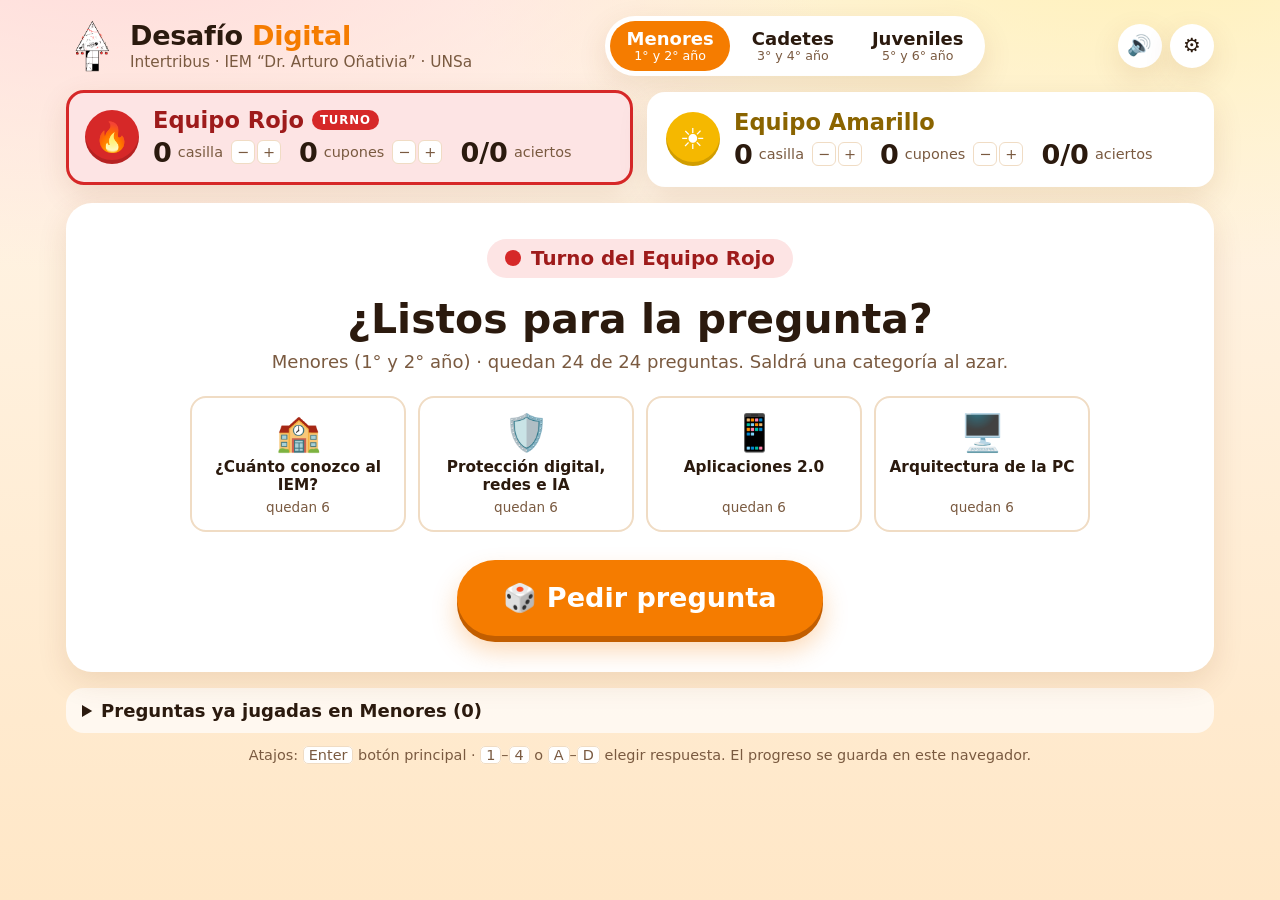
==== intertribus/index.html @ ddba69d9 "Agregar juego Desafío Digital para Intertribus Preguntas por categoría de edad (menores, cadetes, ju" ====
<!DOCTYPE html>
<html lang="es">
<head>
<meta charset="UTF-8">
<meta name="viewport" content="width=device-width, initial-scale=1.0">
<title>Desafío Digital · Intertribus IEM</title>
<link rel="icon" type="image/png" href="../logo-iem-sin-fondo.png">
<style>
  :root {
    --bg: #fff6ea;
    --bg-2: #ffe7c7;
    --card: #ffffff;
    --ink: #2b1a0e;
    --muted: #7a5a40;
    --line: #f0dcc4;
    --orange: #f57c00;
    --orange-deep: #c25e00;
    --red: #d62828;
    --red-deep: #9e1b1b;
    --red-soft: #fde4e4;
    --yellow: #f5b800;
    --yellow-deep: #8a6400;
    --yellow-soft: #fff3c4;
    --ok: #1f8a4c;
    --ok-soft: #dff5e8;
    --bad: #c62828;
    --bad-soft: #fde4e4;
    --iem: #258543;
    --radius: 18px;
    --shadow: 0 10px 30px rgba(120, 60, 0, .12);
  }
  * { box-sizing: border-box; }
  html { font-size: clamp(15px, .55vw + 11px, 21px); }
  body {
    margin: 0;
    min-height: 100vh;
    font-family: system-ui, -apple-system, "Segoe UI", Roboto, "Helvetica Neue", Arial, sans-serif;
    color: var(--ink);
    background: radial-gradient(1200px 600px at 10% -10%, #ffd9d9 0%, transparent 60%),
                radial-gradient(1200px 600px at 90% -10%, #fff0b3 0%, transparent 60%),
                linear-gradient(180deg, var(--bg) 0%, var(--bg-2) 100%);
    background-attachment: fixed;
  }
  button { font: inherit; color: inherit; cursor: pointer; }
  button:disabled { cursor: not-allowed; opacity: .5; }
  .wrap { max-width: 1180px; margin: 0 auto; padding: 16px; }

  /* ---------- Encabezado ---------- */
  .top {
    display: flex; flex-wrap: wrap; align-items: center; gap: 12px 20px;
    justify-content: space-between; margin-bottom: 16px;
  }
  .brand { display: flex; align-items: center; gap: 12px; }
  .brand img { width: 52px; height: 52px; object-fit: contain; }
  .brand h1 { margin: 0; font-size: 1.5rem; line-height: 1.1; letter-spacing: -.01em; }
  .brand h1 span { color: var(--orange); }
  .brand p { margin: 2px 0 0; color: var(--muted); font-size: .85rem; }
  .levels { display: flex; gap: 6px; background: var(--card); padding: 5px; border-radius: 999px; box-shadow: var(--shadow); }
  .levels button {
    border: 0; background: transparent; padding: 8px 16px; border-radius: 999px;
    font-weight: 700; display: flex; flex-direction: column; align-items: center; line-height: 1.1;
  }
  .levels button small { font-weight: 500; font-size: .7rem; color: var(--muted); }
  .levels button[aria-selected="true"] { background: var(--orange); color: #fff; }
  .levels button[aria-selected="true"] small { color: #fff; }
  .tools { display: flex; gap: 8px; align-items: center; }
  .icon-btn {
    border: 0; background: var(--card); width: 44px; height: 44px; border-radius: 50%;
    box-shadow: var(--shadow); font-size: 1.1rem; display: grid; place-items: center;
  }
  .menu { position: relative; }
  .menu > summary { list-style: none; }
  .menu > summary::-webkit-details-marker { display: none; }
  .menu-pop {
    position: absolute; right: 0; top: 52px; z-index: 20; background: var(--card);
    border-radius: 14px; box-shadow: 0 16px 40px rgba(0,0,0,.18); padding: 6px; min-width: 250px;
  }
  .menu-pop button {
    display: block; width: 100%; text-align: left; border: 0; background: transparent;
    padding: 10px 12px; border-radius: 10px;
  }
  .menu-pop button:hover { background: var(--bg); }

  /* ---------- Equipos ---------- */
  .teams { display: grid; grid-template-columns: 1fr 1fr; gap: 14px; margin-bottom: 16px; }
  .team {
    position: relative; background: var(--card); border-radius: var(--radius); padding: 14px 16px;
    box-shadow: var(--shadow); border: 3px solid transparent; text-align: left; width: 100%;
    display: grid; grid-template-columns: auto 1fr; gap: 4px 14px; align-items: center;
    transition: transform .2s, border-color .2s, box-shadow .2s;
  }
  .team.rojo { --c: var(--red); --c-deep: var(--red-deep); --c-soft: var(--red-soft); }
  .team.amarillo { --c: var(--yellow); --c-deep: var(--yellow-deep); --c-soft: var(--yellow-soft); }
  .team.active { border-color: var(--c); background: var(--c-soft); transform: translateY(-2px); }
  .team .dot {
    width: 54px; height: 54px; border-radius: 50%; background: var(--c); grid-row: span 2;
    display: grid; place-items: center; font-size: 1.6rem; color: #fff;
    box-shadow: inset 0 -4px 0 rgba(0,0,0,.15);
  }
  .team h2 { margin: 0; font-size: 1.25rem; color: var(--c-deep); display: flex; align-items: center; gap: 8px; }
  .turn-tag {
    font-size: .65rem; font-weight: 800; letter-spacing: .08em; text-transform: uppercase;
    background: var(--c); color: #fff; padding: 3px 8px; border-radius: 999px;
  }
  .team.amarillo .turn-tag { color: var(--ink); }
  .stats { display: flex; flex-wrap: wrap; gap: 6px 18px; }
  .stat { display: flex; align-items: center; gap: 6px; }
  .stat b { font-size: 1.5rem; font-variant-numeric: tabular-nums; }
  .stat span { color: var(--muted); font-size: .8rem; }
  .adj { display: inline-flex; gap: 2px; margin-left: 2px; }
  .adj button {
    border: 1px solid var(--line); background: #fff; width: 24px; height: 24px; border-radius: 6px;
    font-size: .8rem; line-height: 1; padding: 0;
  }

  /* ---------- Escenario ---------- */
  .stage {
    background: var(--card); border-radius: 26px; box-shadow: var(--shadow);
    padding: clamp(18px, 3vw, 36px); min-height: 420px; position: relative; overflow: hidden;
  }
  .center { text-align: center; }
  .turn-banner {
    display: inline-flex; align-items: center; gap: 10px; padding: 8px 18px; border-radius: 999px;
    font-weight: 800; font-size: 1.1rem; margin-bottom: 18px;
  }
  .turn-banner.rojo { background: var(--red-soft); color: var(--red-deep); }
  .turn-banner.amarillo { background: var(--yellow-soft); color: var(--yellow-deep); }
  .turn-banner i { width: 16px; height: 16px; border-radius: 50%; display: inline-block; }
  .turn-banner.rojo i { background: var(--red); }
  .turn-banner.amarillo i { background: var(--yellow); }
  .big-title { font-size: clamp(1.6rem, 3.2vw, 2.6rem); margin: 0 0 8px; line-height: 1.15; }
  .sub { color: var(--muted); margin: 0 0 24px; }

  .cats { display: grid; grid-template-columns: repeat(4, 1fr); gap: 12px; margin: 0 auto 28px; max-width: 900px; }
  .cat {
    border: 2px solid var(--line); border-radius: 16px; padding: 14px 10px; text-align: center;
    transition: transform .12s, background .12s, border-color .12s, opacity .2s; background: #fff;
  }
  .cat .ico { font-size: 2rem; display: block; }
  .cat .nm { font-weight: 700; font-size: .85rem; display: block; margin-top: 4px; min-height: 2.4em; }
  .cat .ct { font-size: .75rem; color: var(--muted); }
  .cat.off { opacity: .35; }
  .cat.hot { border-color: var(--hue); background: color-mix(in srgb, var(--hue) 14%, #fff); transform: scale(1.06); }
  .cat.picked { border-color: var(--hue); background: var(--hue); color: #fff; transform: scale(1.1); }
  .cat.picked .ct { color: #fff; }

  .btn {
    border: 0; border-radius: 999px; padding: 16px 34px; font-weight: 800; font-size: 1.2rem;
    background: var(--orange); color: #fff; box-shadow: 0 6px 0 var(--orange-deep), 0 14px 26px rgba(245,124,0,.3);
    transition: transform .08s, box-shadow .08s;
  }
  .btn:active { transform: translateY(4px); box-shadow: 0 2px 0 var(--orange-deep); }
  .btn.ghost { background: #fff; color: var(--ink); box-shadow: 0 0 0 2px var(--line); }
  .btn.huge { font-size: 1.5rem; padding: 22px 46px; }
  .btn-row { display: flex; gap: 12px; justify-content: center; flex-wrap: wrap; margin-top: 22px; }

  /* Pregunta */
  .q-head { display: flex; flex-wrap: wrap; align-items: center; justify-content: space-between; gap: 10px; margin-bottom: 14px; }
  .q-cat {
    display: inline-flex; align-items: center; gap: 8px; padding: 6px 14px; border-radius: 999px;
    background: var(--hue); color: #fff; font-weight: 700; font-size: .9rem;
  }
  .q-text { font-size: clamp(1.35rem, 2.6vw, 2.1rem); line-height: 1.25; margin: 6px 0 22px; font-weight: 800; }
  .opts { display: grid; gap: 12px; }
  .opt {
    display: flex; align-items: center; gap: 14px; text-align: left; width: 100%;
    background: #fff; border: 3px solid var(--line); border-radius: 16px; padding: 14px 16px;
    font-size: clamp(1.02rem, 1.6vw, 1.3rem); font-weight: 600; transition: border-color .12s, background .12s, transform .12s;
  }
  .opt:not(:disabled):hover { border-color: var(--orange); transform: translateX(4px); }
  .opt:disabled { opacity: 1; cursor: default; }
  .opt .letter {
    flex: none; width: 42px; height: 42px; border-radius: 12px; display: grid; place-items: center;
    background: var(--bg-2); font-weight: 900; color: var(--orange-deep);
  }
  .opt.correct { border-color: var(--ok); background: var(--ok-soft); }
  .opt.correct .letter { background: var(--ok); color: #fff; }
  .opt.wrong { border-color: var(--bad); background: var(--bad-soft); }
  .opt.wrong .letter { background: var(--bad); color: #fff; }
  .opt.dim { opacity: .45; }

  .verdict {
    margin-top: 22px; border-radius: 18px; padding: 16px 20px; display: flex; align-items: center; gap: 16px;
    flex-wrap: wrap; justify-content: space-between; animation: pop .35s cubic-bezier(.2,1.4,.4,1) both;
  }
  .verdict.ok { background: var(--ok-soft); color: #0f5a30; }
  .verdict.bad { background: var(--bad-soft); color: #8e1c1c; }
  .verdict strong { font-size: clamp(1.5rem, 3vw, 2.2rem); display: block; }
  .verdict p { margin: 2px 0 0; }
  @keyframes pop { from { transform: scale(.85); opacity: 0; } to { transform: scale(1); opacity: 1; } }

  /* Ruleta */
  .wheel-area { display: grid; grid-template-columns: minmax(0, 1fr) minmax(0, 1fr); gap: 28px; align-items: center; }
  .wheel-box { position: relative; width: min(100%, 440px); aspect-ratio: 1; margin: 0 auto; }
  .wheel-box svg.wheel {
    width: 100%; height: 100%; display: block; border-radius: 50%;
    box-shadow: 0 0 0 8px #fff, 0 0 0 12px var(--orange), 0 18px 40px rgba(0,0,0,.2);
    transition: transform 5s cubic-bezier(.12,.7,.12,1);
  }
  .wheel-box .pointer {
    position: absolute; left: 50%; top: -18px; transform: translateX(-50%); width: 0; height: 0;
    border-left: 20px solid transparent; border-right: 20px solid transparent; border-top: 40px solid var(--ink);
    filter: drop-shadow(0 3px 2px rgba(0,0,0,.3)); z-index: 2;
  }
  .wheel-box .hub {
    position: absolute; inset: 0; margin: auto; width: 22%; height: 22%; border-radius: 50%;
    background: #fff; box-shadow: 0 4px 12px rgba(0,0,0,.25); display: grid; place-items: center;
    border: 0; font-weight: 900; font-size: .95rem; color: var(--orange-deep);
  }
  .wheel-box .hub:disabled { opacity: 1; cursor: default; }
  .w-big { font-size: 20px; font-weight: 900; fill: #fff; text-anchor: middle; dominant-baseline: middle; }
  .w-small { font-size: 7.5px; font-weight: 700; fill: #fff; text-anchor: middle; dominant-baseline: middle; letter-spacing: .06em; text-transform: uppercase; }
  .legend { list-style: none; padding: 0; margin: 0 0 16px; display: grid; gap: 8px; }
  .legend li { display: flex; align-items: center; gap: 10px; }
  .legend i { width: 18px; height: 18px; border-radius: 5px; flex: none; }
  .prize {
    border-radius: 18px; padding: 18px 20px; background: var(--bg); text-align: center;
    animation: pop .4s cubic-bezier(.2,1.4,.4,1) both;
  }
  .prize .emo { font-size: 3rem; display: block; }
  .prize strong { font-size: clamp(1.5rem, 3vw, 2.2rem); display: block; }

  /* Historial */
  .history { margin-top: 16px; background: rgba(255,255,255,.7); border-radius: var(--radius); padding: 12px 16px; }
  .history summary { cursor: pointer; font-weight: 700; }
  .history ol { margin: 10px 0 0; padding-left: 1.4em; display: grid; gap: 6px; }
  .history li { font-size: .9rem; }
  .history .t { display: inline-block; width: 10px; height: 10px; border-radius: 50%; margin-right: 4px; }
  .history .t.rojo { background: var(--red); }
  .history .t.amarillo { background: var(--yellow); }
  .foot { text-align: center; color: var(--muted); font-size: .8rem; margin-top: 14px; }
  kbd { background: #fff; border: 1px solid var(--line); border-radius: 5px; padding: 0 5px; font-family: inherit; }

  /* Confeti */
  .confetti { position: fixed; inset: 0; pointer-events: none; z-index: 50; overflow: hidden; }
  .confetti span {
    position: absolute; top: -20px; width: 10px; height: 16px; border-radius: 2px;
    animation: fall linear forwards;
  }
  @keyframes fall { to { transform: translateY(110vh) rotate(720deg); } }

  @media (max-width: 760px) {
    .team { grid-template-columns: 1fr; padding: 12px; }
    .team .dot { display: none; }
    .team h2 { font-size: 1.05rem; }
    .stats { gap: 2px 12px; }
    .stat b { font-size: 1.2rem; }
    .cats { grid-template-columns: repeat(2, 1fr); }
    .wheel-area { grid-template-columns: 1fr; }
    .levels { width: 100%; justify-content: space-between; }
    .levels button { flex: 1; padding: 8px 6px; }
  }
  @media (max-width: 520px) {
    .adj { display: none; }
  }
  @media (prefers-reduced-motion: reduce) {
    .wheel-box svg.wheel { transition-duration: 1.2s; }
    .confetti { display: none; }
  }
</style>
</head>
<body>
<div class="wrap">
  <header class="top">
    <div class="brand">
      <img src="../logo-iem-sin-fondo.png" alt="Logo del IEM">
      <div>
        <h1>Desafío <span>Digital</span></h1>
        <p>Intertribus · IEM “Dr. Arturo Oñativia” · UNSa</p>
      </div>
    </div>
    <nav class="levels" id="levels" role="tablist" aria-label="Categoría de edad"></nav>
    <div class="tools">
      <button class="icon-btn" id="soundBtn" title="Activar o silenciar el sonido" aria-label="Sonido">🔊</button>
      <details class="menu" id="menu">
        <summary class="icon-btn" title="Opciones" aria-label="Opciones">⚙️</summary>
        <div class="menu-pop">
          <button id="resetLevel">↺ Reiniciar esta categoría</button>
          <button id="resetAll">⟲ Reiniciar todo el juego</button>
        </div>
      </details>
    </div>
  </header>

  <section class="teams" id="teams" aria-label="Equipos"></section>
  <section class="stage" id="stage" aria-live="polite"></section>

  <details class="history" id="history">
    <summary>Preguntas ya jugadas</summary>
    <ol id="historyList"></ol>
  </details>
  <p class="foot">
    Atajos: <kbd>Enter</kbd> botón principal · <kbd>1</kbd>–<kbd>4</kbd> o <kbd>A</kbd>–<kbd>D</kbd> elegir respuesta.
    El progreso se guarda en este navegador.
  </p>
</div>

<script>
/* ============================================================
   DATOS
   ============================================================ */
const CATS = {
  1: { name: '¿Cuánto conozco al IEM?', icon: '🏫', hue: '#258543' },
  2: { name: 'Protección digital, redes e IA', icon: '🛡️', hue: '#6a4fb3' },
  3: { name: 'Aplicaciones 2.0', icon: '📱', hue: '#0f7fa6' },
  4: { name: 'Arquitectura de la PC', icon: '🖥️', hue: '#c2571a' },
};

const LEVELS = [
  { id: 'menores',   name: 'Menores',   years: '1° y 2° año' },
  { id: 'cadetes',   name: 'Cadetes',   years: '3° y 4° año' },
  { id: 'juveniles', name: 'Juveniles', years: '5° y 6° año' },
];

const TEAMS = {
  rojo:     { name: 'Equipo Rojo' },
  amarillo: { name: 'Equipo Amarillo' },
};

/* Cada pregunta: [categoría, enunciado, opciones]. La correcta empieza con "*".
   El orden de las opciones se mezcla al mostrarla. */
const BANK = {
  menores: [
    // 1° año
    [1, '¿Cuál es el nombre completo del IEM?', ['Instituto de Enseñanza Media “Dr. Arturo Oñativia”', '*Instituto de Educación Media “Dr. Arturo Oñativia”', 'Instituto de Formación Media “Dr. Arturo Oñativia”']],
    [1, '¿En qué año se cumplen los 40 años de la fundación del IEM?', ['2023', '*2024', '2025']],
    [1, '¿Quién fue Arturo Oñativia?', ['Fue médico y docente.', 'Fue abogado, docente, investigador y político.', '*Fue médico, docente, investigador y político.']],
    [2, '¿Por qué es necesario que en la plataforma Moodle tengas una foto tuya de perfil?', ['*Para crear una identidad digital y que los profes me reconozcan.', 'Para no ver mis iniciales.', 'Porque es divertido.']],
    [2, '¿Cuál es una práctica segura al registrarse en redes sociales o aplicaciones de IA?', ['Usar siempre mi correo personal para todos los registros.', '*Crear un correo alternativo solo para registros y no usar el personal.', 'Compartir mi contraseña con amigos de confianza.', 'Poner datos falsos en el formulario para que no me identifiquen.']],
    [2, 'En una red social, ¿es recomendable hacerme amigo de todos?', ['Sí, porque no me pasará nada.', '*No, solamente de personas conocidas y amigos de mi edad.', 'No, porque me pueden estafar y robar los skins de mis juegos.']],
    [3, '¿Qué son las aplicaciones 2.0?', ['Programas que solo pueden usar los expertos en tecnología.', '*Aplicaciones que permiten a los usuarios crear, compartir y colaborar en línea.', 'Software muy antiguo que ya no se utiliza.']],
    [3, 'Imagina que quieres crear un video viral. ¿Cuál de estas aplicaciones sería tu mejor aliada?', ['Excel', 'PowerPoint', '*CapCut']],
    [3, 'Necesitamos consultar información para realizar nuestra tarea. ¿Cuál de estas páginas usarías?', ['WordArt', '*ChatGPT', 'Meta IA']],
    [4, '¿Qué dispositivo de salida se utiliza principalmente para producir copias físicas de documentos?', ['*Impresora', 'Altavoz', 'Escáner']],
    [4, '¿Cuál de los siguientes dispositivos es de salida de datos?', ['Teclado', '*Monitor', 'Mouse']],
    [4, 'Un escáner permite…', ['Imprimir', '*Digitalizar', 'Fotocopiar']],
    // 2° año
    [1, '¿Qué forma tiene el logo del IEM?', ['Forma de árbol', '*Forma de pino', 'Forma de flor']],
    [1, '¿Cómo se llama la plataforma virtual que se usa en el IEM?', ['Classroom', '*Moodle', 'Google Plataforma']],
    [1, '¿Cuántas materias tienen en primer año?', ['Diez', '*Once', 'Doce']],
    [2, '¿Qué es el ciberbullying?', ['*El acoso y la intimidación que se produce a través de internet.', 'La amistad que se hace a través de las redes sociales.', 'La creación de perfiles falsos.']],
    [2, '¿Qué debes hacer si alguien te envía un mensaje en línea que te hace sentir incómodo?', ['Responder de la misma manera.', 'Ignorar el mensaje.', '*Bloquear a esa persona y contárselo a un adulto de confianza.']],
    [2, '¿Qué debes hacer si crees que alguien entró a tu cuenta de redes sociales?', ['Ignorar el problema y esperar a que se resuelva solo.', '*Cambiar tu contraseña inmediatamente y avisar a la plataforma.', 'Publicar un mensaje en tus redes advirtiendo a tus amigos.']],
    [3, '¿Cuál de las siguientes es una aplicación 2.0?', ['Un procesador de texto.', '*Una red social como Instagram.', 'Un sistema operativo.']],
    [3, 'Si quieres colaborar con tus compañeros en un proyecto escolar, ¿qué herramienta te permite trabajar en el mismo documento al mismo tiempo?', ['*Google Docs', 'Paint', 'PowerPoint']],
    [3, '¿Qué aplicación 2.0 es ideal para crear infografías atractivas y fáciles de compartir?', ['Paint', '*Canva', 'Excel']],
    [4, '¿Es necesario tener sí o sí un monitor para que la computadora prenda?', ['*No, funciona, pero no puedo ver nada de lo que hago.', 'Sí, porque si no la computadora no prende.', 'Tal vez, si es un monitor gamer.']],
    [4, '¿Qué disco es el más rápido?', ['*SSD', 'HDD (disco duro)', 'Disco de cintas magnéticas']],
    [4, '¿Cuál de estos dispositivos se usa comúnmente en videojuegos para controlar el movimiento y la acción en un entorno virtual?', ['Impresora', '*Joystick', 'Escáner']],
  ],
  cadetes: [
    // 3° año
    [1, '¿Qué son las Intertribus?', ['Olimpiadas de Ciencias en las que participan 5° y 6° año.', '*Actividades culturales y deportivas en las que participa toda la comunidad educativa.', 'Actividades de lectura de Ciencias Sociales en las que participan 1°, 2° y 3° año.']],
    [1, '¿Cuáles son los nombres de las tribus que participan en las Intertribus del IEM?', ['Incas y Tolcas', '*Incas y Tobas', 'Incas y Toicas']],
    [1, '¿Los estudiantes de qué cursos pueden votar en las elecciones del Centro de Estudiantes del IEM?', ['*Segundo, tercero, cuarto, quinto y sexto', 'Quinto y sexto', 'Todos los cursos']],
    [2, '¿Qué es la huella digital?', ['La marca que dejamos en nuestros dispositivos electrónicos.', '*El rastro que dejamos en internet a través de nuestras actividades en línea.', 'La contraseña que usamos para acceder a nuestras cuentas.']],
    [2, '¿Cómo puedes proteger tu identidad digital?', ['Compartiendo toda tu información personal en las redes sociales.', 'Creando contraseñas fáciles de recordar.', '*Siendo cuidadoso con la información que compartes en línea.']],
    [2, '¿Por qué es importante proteger tu privacidad en línea?', ['*Porque los hackers pueden robar tu identidad y causar problemas legales.', 'Porque no quieres que tus amigos sepan lo que haces.', 'Porque no es necesario preocuparse por la privacidad.']],
    [3, '¿Qué es un “wiki”?', ['Un tipo de virus informático.', '*Un sitio web que permite a muchos usuarios crear, editar y organizar contenido.', 'Una red social para compartir fotos.']],
    [3, '¿Qué plataforma en línea ofrece imágenes y videos de dominio público, que se pueden usar sin restricciones de derechos de autor?', ['*Pixabay', 'Twitter', 'Facebook']],
    [3, '¿Qué herramienta de diseño gráfico online sirve para crear todo tipo de materiales visuales?', ['Facebook', '*Canva', 'Instagram']],
    [4, '¿Cuál de los siguientes componentes es el “cerebro” de una computadora?', ['Tarjeta gráfica', 'Disco duro', '*Microprocesador']],
    [4, '¿Cuál de los siguientes componentes es responsable de la salida de video en una computadora?', ['Tarjeta de sonido', '*Tarjeta gráfica', 'Disco duro']],
    [4, '¿Qué es un bus en una computadora?', ['Un programa para navegar por internet.', '*Un conjunto de cables que permiten la comunicación entre los componentes.', 'Un dispositivo de almacenamiento externo.']],
    // 4° año
    [1, '¿Con qué título se egresa del IEM?', ['*Bachiller en Formulación y Evaluación de Proyectos', 'Bachiller y Formulación/Evaluación de Proyectos', 'Bachiller en Evaluación y Formulación de Proyectos']],
    [1, '¿Quién creó el logo del IEM?', ['*Un estudiante del IEM', 'Un profesor del IEM', 'Una persona del personal de apoyo del IEM']],
    [1, '¿Cada cuántos años se realizan elecciones de autoridades en el IEM?', ['Cada un año', 'Cada dos años', '*Cada tres años']],
    [2, '¿Cuál es la mejor manera de proteger tu dispositivo móvil?', ['Desconectar siempre el wifi.', '*Instalar y actualizar regularmente un antivirus.', 'No usar aplicaciones de terceros.']],
    [2, '¿Cuál es la mejor opción para comenzar a crear una contraseña segura?', ['Una combinación larga de números.', '*Una combinación larga de palabras y números.', 'Una combinación con nuestra fecha de cumpleaños.']],
    [2, '¿Qué es la Inteligencia Artificial (IA)?', ['Una computadora que piensa exactamente como un ser humano.', '*Sistemas capaces de aprender, reconocer patrones y tomar decisiones.', 'Un robot que siempre sabe más que las personas.', 'Una máquina que solo realiza cálculos matemáticos simples.']],
    [3, '¿Cuál de estas aplicaciones es un servicio de streaming de música?', ['Zoom', 'Forms', '*Spotify']],
    [3, '¿Qué plataforma de alojamiento de videos permite a los usuarios subir, ver y compartir videos?', ['Word', 'GIMP', '*YouTube']],
    [3, 'Indica cuál NO pertenece a la Web 2.0:', ['Instagram', '*Hotmail', 'TikTok']],
    [4, 'Cuando se menciona el término “CPU” de una computadora, se refiere a:', ['Todo el ordenador', '*Unidad Central de Procesamiento', 'Central de Procesamiento Única']],
  ],
  juveniles: [
    // 5° año
    [1, '¿Cuántos años dura el mandato de los miembros del Centro de Estudiantes del IEM?', ['*Un año', 'Dos años', 'Tres años', 'Cuatro años']],
    [1, '¿Cómo se denomina al personal administrativo del IEM?', ['Personal Administrativo (PA)', 'Administración del IEM (AIEM)', '*Personal no docente o Personal de Apoyo Universitario']],
    [1, '¿Con qué título se egresa del IEM?', ['*Bachiller en Formulación y Evaluación de Proyectos', 'Bachiller y Formulación/Evaluación de Proyectos', 'Bachiller en Evaluación y Formulación de Proyectos']],
    [2, '¿Por qué la IA puede tener impacto en el medio ambiente?', ['*Porque necesita grandes cantidades de energía para entrenar modelos.', 'Porque los robots contaminan el aire.', 'Porque reemplaza a los árboles en la fotosíntesis.', 'Porque impide el reciclaje de plásticos.']],
    [3, 'Google Drive es…', ['Un procesador de textos', '*Un espacio de almacenamiento', 'Un formulario']],
    [3, 'Si quisieras crear una presentación interactiva para tu proyecto de ciencias, ¿qué aplicación 2.0 sería la más adecuada?', ['Paint', '*Genially', 'Calculadora']],
    [3, 'Si quieres crear un meme que se vuelva viral, ¿qué aplicación te sería útil para añadir texto divertido a una imagen?', ['Word', 'Photoshop', '*Meme Generator']],
    [4, '¿Cuál es la función principal de la placa madre?', ['Procesar información gráfica.', 'Almacenar el sistema operativo.', '*Conectar todos los componentes de la computadora.']],
    [4, '¿Qué significa digitalizar?', ['*Convertir un texto o una imagen en un archivo.', 'Sacar una foto.', 'Convertir una foto en texto.']],
    // 6° año
    [1, '¿Cuántos departamentos docentes tiene el IEM?', ['12', '*14', '16']],
    [1, 'El IEM tiene su página web. ¿Cuál es su dirección?', ['iemdelaunsa.com.ar', 'iem.unsa.edu.ar/moodle', 'unsa.edu.ar/iem', '*iem.unsa.edu.ar']],
    [1, '¿Qué simboliza el color naranja en las Intertribus?', ['*La unión del rojo y el amarillo: sana competencia, compañerismo y convivencia.', 'El color ganador de las Intertribus.', 'El color del instituto.', 'El color de la derrota.']],
    [2, '¿Qué es una buena práctica al usar aplicaciones de IA?', ['Compartir todos mis datos personales para que funcione mejor.', '*Verificar la información en fuentes confiables antes de difundirla.', 'Confiar siempre en la respuesta de la IA sin cuestionarla.', 'Usar contraseñas fáciles para no olvidarlas.']],
    [2, '¿Qué significa que una IA tenga sesgo?', ['Que da respuestas divertidas.', 'Que ofrece resultados más rápidos que una persona.', '*Que sus resultados pueden ser injustos o favorecer a un grupo sobre otro.', 'Que no funciona en todos los teléfonos.']],
    [2, '¿Qué es un malware?', ['Un programa que te ayuda a organizar tus archivos.', '*Un software diseñado para dañar tu dispositivo.', 'Una red social muy popular.']],
    [4, '¿Qué tipo de memoria almacena información de forma permanente, incluso con la computadora apagada?', ['RAM', '*ROM', 'Caché']],
    [4, '¿Cuál es la unidad de medida básica de la velocidad de un procesador?', ['*Hertz (Hz)', 'Byte', 'Watt']],
  ],
};

/* Ruleta: se gira solo después de una respuesta correcta. */
const WHEEL = [
  { big: '+1', small: 'avanza',    kind: 'adv',  n: 1, color: '#2e9b5a', text: 'Avanza 1 casilla',    emo: '🚀' },
  { big: '🎟️', small: 'cupón',     kind: 'cup',        color: '#f57c00', text: '¡Ganaron un cupón!',   emo: '🎟️' },
  { big: '+2', small: 'avanza',    kind: 'adv',  n: 2, color: '#1f7a45', text: 'Avanza 2 casillas',   emo: '🚀' },
  { big: '−1', small: 'retrocede', kind: 'back', n: 1, color: '#5b6475', text: 'Retrocede 1 casilla', emo: '↩️' },
  { big: '+1', small: 'avanza',    kind: 'adv',  n: 1, color: '#2e9b5a', text: 'Avanza 1 casilla',    emo: '🚀' },
  { big: '🎟️', small: 'cupón',     kind: 'cup',        color: '#d86a00', text: '¡Ganaron un cupón!',   emo: '🎟️' },
  { big: '+3', small: 'avanza',    kind: 'adv',  n: 3, color: '#14572c', text: 'Avanza 3 casillas',   emo: '🚀' },
  { big: '−2', small: 'retrocede', kind: 'back', n: 2, color: '#3f4654', text: 'Retrocede 2 casillas', emo: '↩️' },
];

const QUESTIONS = {};
for (const lv of LEVELS) {
  QUESTIONS[lv.id] = BANK[lv.id].map(([cat, text, opts], i) => ({
    id: `${lv.id}-${i}`,
    cat,
    text,
    opts: opts.map(o => o.replace(/^\*/, '')),
    answer: opts.findIndex(o => o.startsWith('*')),
  }));
}

/* ============================================================
   ESTADO (se guarda en localStorage)
   ============================================================ */
const KEY = 'intertribus-desafio-digital-v1';
const freshTeam = () => ({ pos: 0, cup: 0, ok: 0, tot: 0 });
const freshLevel = () => ({ used: {}, log: [], turn: 'rojo', teams: { rojo: freshTeam(), amarillo: freshTeam() } });
function freshState() {
  const s = { level: 'menores', sound: true, data: {} };
  for (const lv of LEVELS) s.data[lv.id] = freshLevel();
  return s;
}
function loadState() {
  try {
    const raw = localStorage.getItem(KEY);
    if (raw) {
      const s = JSON.parse(raw);
      const base = freshState();
      for (const lv of LEVELS) if (!s.data?.[lv.id]) (s.data ??= {})[lv.id] = base.data[lv.id];
      if (!LEVELS.some(l => l.id === s.level)) s.level = 'menores';
      return s;
    }
  } catch (e) { /* almacenamiento no disponible: se juega sin guardar */ }
  return freshState();
}
let state = loadState();
function save() { try { localStorage.setItem(KEY, JSON.stringify(state)); } catch (e) {} }

/* Estado de la sesión (no se guarda). */
const ui = { phase: 'idle', current: null, picked: null, prize: null, rot: 0, busy: false };

const L = () => state.data[state.level];
const remaining = () => QUESTIONS[state.level].filter(q => !(q.id in L().used));
const other = t => (t === 'rojo' ? 'amarillo' : 'rojo');
const pick = arr => arr[Math.floor(Math.random() * arr.length)];
function shuffle(a) { a = a.slice(); for (let i = a.length - 1; i > 0; i--) { const j = Math.floor(Math.random() * (i + 1)); [a[i], a[j]] = [a[j], a[i]]; } return a; }
const findQ = id => QUESTIONS[state.level].find(q => q.id === id);

/* ============================================================
   SONIDO
   ============================================================ */
let actx = null;
function tone(freq, dur = .12, type = 'sine', when = 0, vol = .18) {
  if (!state.sound) return;
  try {
    actx ??= new (window.AudioContext || window.webkitAudioContext)();
    const t = actx.currentTime + when;
    const o = actx.createOscillator(), g = actx.createGain();
    o.type = type; o.frequency.value = freq;
    g.gain.setValueAtTime(vol, t);
    g.gain.exponentialRampToValueAtTime(.0001, t + dur);
    o.connect(g).connect(actx.destination);
    o.start(t); o.stop(t + dur + .02);
  } catch (e) {}
}
const sfx = {
  tick: () => tone(880, .05, 'square', 0, .06),
  pick: () => { tone(660, .1); tone(990, .16, 'sine', .1); },
  ok:   () => [523, 659, 784, 1047].forEach((f, i) => tone(f, .18, 'triangle', i * .09)),
  bad:  () => { tone(220, .25, 'sawtooth', 0, .12); tone(165, .35, 'sawtooth', .2, .12); },
  win:  () => [784, 988, 1175, 1568].forEach((f, i) => tone(f, .2, 'triangle', i * .08)),
  lose: () => { tone(392, .2, 'triangle'); tone(294, .3, 'triangle', .18); },
};

/* ============================================================
   RENDER
   ============================================================ */
const $ = s => document.querySelector(s);
function h(tag, attrs = {}, ...kids) {
  const el = document.createElement(tag);
  for (const [k, v] of Object.entries(attrs)) {
    if (v == null || v === false) continue;
    if (k === 'class') el.className = v;
    else if (k === 'style') el.style.cssText = v;
    else if (k.startsWith('on')) el.addEventListener(k.slice(2), v);
    else el.setAttribute(k, v === true ? '' : v);
  }
  for (const k of kids.flat()) if (k != null && k !== false) el.append(k.nodeType ? k : document.createTextNode(k));
  return el;
}
const locked = () => !['idle', 'empty'].includes(ui.phase);

function renderLevels() {
  const nav = $('#levels'); nav.replaceChildren();
  for (const lv of LEVELS) {
    nav.append(h('button', {
      role: 'tab', 'aria-selected': String(lv.id === state.level), disabled: locked() && lv.id !== state.level,
      onclick: () => { if (locked()) return; state.level = lv.id; save(); ui.phase = 'idle'; renderAll(); },
    }, lv.name, h('small', {}, lv.years)));
  }
}

function renderTeams() {
  const box = $('#teams'); box.replaceChildren();
  for (const key of ['rojo', 'amarillo']) {
    const t = L().teams[key], active = L().turn === key;
    const adj = (field, d) => h('button', {
      title: (d > 0 ? 'Sumar' : 'Restar') + (field === 'pos' ? ' una casilla' : ' un cupón'),
      onclick: e => { e.stopPropagation(); t[field] = Math.max(0, t[field] + d); save(); renderTeams(); },
    }, d > 0 ? '+' : '−');
    box.append(h('div', {
      class: `team ${key}${active ? ' active' : ''}`, role: 'button', tabindex: '0',
      title: locked() ? '' : 'Tocar para darle el turno a este equipo',
      onclick: () => { if (locked()) return; L().turn = key; save(); renderAll(); },
      onkeydown: e => { if ((e.key === 'Enter' || e.key === ' ') && e.target === e.currentTarget) { e.preventDefault(); e.currentTarget.click(); } },
    },
      h('div', { class: 'dot', 'aria-hidden': 'true' }, key === 'rojo' ? '🔥' : '☀️'),
      h('h2', {}, TEAMS[key].name, active ? h('span', { class: 'turn-tag' }, 'Turno') : null),
      h('div', { class: 'stats' },
        h('div', { class: 'stat' }, h('b', {}, t.pos), h('span', {}, 'casilla'), h('span', { class: 'adj' }, adj('pos', -1), adj('pos', 1))),
        h('div', { class: 'stat' }, h('b', {}, t.cup), h('span', {}, t.cup === 1 ? 'cupón' : 'cupones'), h('span', { class: 'adj' }, adj('cup', -1), adj('cup', 1))),
        h('div', { class: 'stat' }, h('b', {}, `${t.ok}/${t.tot}`), h('span', {}, 'aciertos')),
      ),
    ));
  }
}

function catCards(highlight, picked) {
  const rem = remaining();
  return h('div', { class: 'cats' }, Object.entries(CATS).map(([id, c]) => {
    const n = rem.filter(q => q.cat === +id).length;
    const cls = ['cat', n ? '' : 'off', +id === highlight ? 'hot' : '', +id === picked ? 'picked' : ''].join(' ');
    return h('div', { class: cls, style: `--hue:${c.hue}`, 'data-cat': id },
      h('span', { class: 'ico', 'aria-hidden': 'true' }, c.icon),
      h('span', { class: 'nm' }, c.name),
      h('span', { class: 'ct' }, n === 1 ? 'queda 1' : `quedan ${n}`));
  }));
}

function turnBanner(team, prefix = 'Turno del') {
  return h('div', { class: `turn-banner ${team}` }, h('i'), `${prefix} ${TEAMS[team].name}`);
}

function renderStage() {
  const st = $('#stage'); st.replaceChildren();
  const lv = LEVELS.find(l => l.id === state.level);
  const total = QUESTIONS[state.level].length, left = remaining().length;

  if (ui.phase === 'idle' && left === 0) ui.phase = 'empty';
  if (ui.phase === 'empty' && left > 0) ui.phase = 'idle';

  if (ui.phase === 'idle') {
    st.append(h('div', { class: 'center' },
      turnBanner(L().turn),
      h('h2', { class: 'big-title' }, '¿Listos para la pregunta?'),
      h('p', { class: 'sub' }, `${lv.name} (${lv.years}) · quedan ${left} de ${total} preguntas. Saldrá una categoría al azar.`),
      catCards(),
      h('button', { class: 'btn huge', 'data-primary': '', onclick: drawQuestion }, '🎲 Pedir pregunta'),
    ));
  }

  else if (ui.phase === 'drawing') {
    st.append(h('div', { class: 'center' },
      turnBanner(L().turn),
      h('h2', { class: 'big-title' }, 'Sorteando categoría…'),
      h('p', { class: 'sub' }, '¡Mucha suerte!'),
      catCards(),
    ));
  }

  else if (ui.phase === 'question' || ui.phase === 'answered') {
    const q = ui.current, c = CATS[q.cat], answered = ui.phase === 'answered';
    const team = ui.current.team;
    const opts = h('div', { class: 'opts' }, q.order.map((oi, pos) => {
      let cls = 'opt';
      if (answered) {
        if (oi === q.answer) cls += ' correct';
        else if (oi === ui.picked) cls += ' wrong';
        else cls += ' dim';
      }
      return h('button', { class: cls, disabled: answered, onclick: () => answer(oi) },
        h('span', { class: 'letter' }, 'ABCD'[pos]), q.opts[oi]);
    }));
    st.append(
      h('div', { class: 'q-head' },
        h('span', { class: 'q-cat', style: `--hue:${c.hue}` }, c.icon, ' ', c.name),
        turnBanner(team, 'Responde el')),
      h('p', { class: 'q-text' }, q.text),
      opts,
    );
    if (answered) {
      const ok = ui.picked === q.answer;
      st.append(h('div', { class: `verdict ${ok ? 'ok' : 'bad'}` },
        h('div', {},
          h('strong', {}, ok ? '✅ ¡Correcta!' : '❌ Incorrecta'),
          h('p', {}, ok ? `¡Bien, ${TEAMS[team].name}! Ganaron un giro de la ruleta.`
                        : `La respuesta correcta era: “${q.opts[q.answer]}”.`)),
        ok ? h('button', { class: 'btn', 'data-primary': '', onclick: () => { ui.phase = 'wheel'; renderAll(); } }, '🎡 Girar la ruleta')
           : h('button', { class: 'btn', 'data-primary': '', onclick: nextTurn }, `Turno del ${TEAMS[other(team)].name} ➜`),
      ));
    }
  }

  else if (ui.phase === 'wheel' || ui.phase === 'prize') {
    const team = ui.current.team;
    const legend = h('ul', { class: 'legend' },
      h('li', {}, h('i', { style: 'background:#1f7a45' }), 'Avanzar 1, 2 o 3 casillas'),
      h('li', {}, h('i', { style: 'background:#f57c00' }), 'Ganar un cupón'),
      h('li', {}, h('i', { style: 'background:#4b5363' }), 'Retroceder 1 o 2 casillas'));
    let side;
    if (ui.phase === 'prize') {
      const w = WHEEL[ui.prize];
      side = h('div', {},
        h('div', { class: 'prize' },
          h('span', { class: 'emo', 'aria-hidden': 'true' }, w.emo),
          h('strong', {}, w.text),
          h('p', {}, `${TEAMS[team].name}: casilla ${L().teams[team].pos} · ${L().teams[team].cup} ${L().teams[team].cup === 1 ? 'cupón' : 'cupones'}`)),
        h('div', { class: 'btn-row' },
          h('button', { class: 'btn', 'data-primary': '', onclick: nextTurn }, `Turno del ${TEAMS[other(team)].name} ➜`)));
    } else {
      side = h('div', {},
        h('h2', { class: 'big-title' }, '¡A girar la ruleta!'),
        h('p', { class: 'sub' }, 'Toquen el botón y vean qué les toca.'),
        legend,
        h('button', { class: 'btn huge', 'data-primary': '', id: 'spinBtn', onclick: spin }, '🎡 ¡Girar!'));
    }
    st.append(h('div', { class: 'center' }, turnBanner(team, 'Gira el')),
      h('div', { class: 'wheel-area' }, wheelEl(), side));
  }

  else if (ui.phase === 'empty') {
    const r = L().teams.rojo, a = L().teams.amarillo;
    const score = t => t.pos * 1000 + t.cup * 10 + t.ok;
    const lead = score(r) === score(a) ? null : (score(r) > score(a) ? 'rojo' : 'amarillo');
    st.append(h('div', { class: 'center' },
      h('div', { style: 'font-size:3.4rem' }, '🏁'),
      h('h2', { class: 'big-title' }, `¡Se terminaron las preguntas de ${lv.name}!`),
      h('p', { class: 'sub' }, lead ? `Va adelante el ${TEAMS[lead].name}.` : '¡Están empatados!'),
      h('p', {}, `🔴 Rojo: casilla ${r.pos}, ${r.cup} cupones, ${r.ok}/${r.tot} aciertos`),
      h('p', {}, `🟡 Amarillo: casilla ${a.pos}, ${a.cup} cupones, ${a.ok}/${a.tot} aciertos`),
      h('div', { class: 'btn-row' },
        h('button', { class: 'btn ghost', onclick: resetLevel }, '↺ Reiniciar esta categoría')),
    ));
  }
}

function wheelEl() {
  const n = WHEEL.length, step = 360 / n, r = 100;
  const pt = a => { const t = a * Math.PI / 180; return `${(r * Math.sin(t)).toFixed(3)} ${(-r * Math.cos(t)).toFixed(3)}`; };
  let inner = '';
  WHEEL.forEach((w, i) => {
    const a0 = i * step, a1 = a0 + step, mid = a0 + step / 2;
    inner += `<path d="M0 0 L${pt(a0)} A${r} ${r} 0 0 1 ${pt(a1)} Z" fill="${w.color}" stroke="#fff" stroke-width="1.5"/>`;
    inner += `<g transform="rotate(${mid})"><text class="w-small" y="-84">${w.small}</text><text class="w-big" y="-58">${w.big}</text></g>`;
  });
  const box = h('div', { class: 'wheel-box' });
  box.innerHTML = `<div class="pointer"></div>
    <svg class="wheel" id="wheel" viewBox="-100 -100 200 200" role="img" aria-label="Ruleta de premios"
         style="transform:rotate(${ui.rot}deg)">${inner}</svg>`;
  box.append(h('button', { class: 'hub', onclick: spin, disabled: ui.phase !== 'wheel', 'aria-label': 'Girar la ruleta' }, 'IEM'));
  return box;
}

function renderHistory() {
  const list = $('#historyList'); list.replaceChildren();
  const log = L().log;
  $('#history summary').textContent = `Preguntas ya jugadas en ${LEVELS.find(l => l.id === state.level).name} (${log.length})`;
  if (!log.length) { list.append(h('li', { style: 'list-style:none;margin-left:-1.4em;color:var(--muted)' }, 'Todavía no salió ninguna pregunta.')); return; }
  for (const e of log) {
    const q = findQ(e.id); if (!q) continue;
    const res = e.ok == null ? '⏳ sin responder' : e.ok ? '✅' : '❌';
    const prize = e.prize != null ? ` · ${WHEEL[e.prize].text}` : '';
    list.append(h('li', {}, h('span', { class: `t ${e.team}` }), `${TEAMS[e.team].name} · ${CATS[q.cat].icon} ${q.text} ${res}${prize}`));
  }
}

function renderAll() {
  renderLevels(); renderTeams(); renderStage(); renderHistory();
  $('#soundBtn').textContent = state.sound ? '🔊' : '🔇';
}

/* ============================================================
   ACCIONES
   ============================================================ */
function drawQuestion() {
  if (ui.phase !== 'idle' || ui.busy) return;
  const avail = remaining();
  if (!avail.length) { renderAll(); return; }
  const cats = [...new Set(avail.map(q => q.cat))];
  const cat = pick(cats);
  const q = pick(avail.filter(x => x.cat === cat));
  const team = L().turn;

  // Se marca como usada apenas sale: ya no le puede tocar al otro equipo.
  L().used[q.id] = team;
  L().log.push({ id: q.id, team, ok: null, prize: null });
  save();
  ui.current = { ...q, team, order: shuffle(q.opts.map((_, i) => i)) };
  ui.picked = null; ui.prize = null;
  ui.phase = 'drawing'; ui.busy = true;
  renderAll();

  // Animación: el resaltado recorre las categorías disponibles y frena en la elegida.
  const seq = [];
  const steps = 10 + cats.indexOf(cat);
  for (let i = 0; i <= steps; i++) seq.push(cats[i % cats.length]);
  while (seq[seq.length - 1] !== cat) seq.push(cats[seq.length % cats.length]);
  const reduce = matchMedia('(prefers-reduced-motion: reduce)').matches;
  let i = 0, delay = reduce ? 30 : 60;
  const step = () => {
    document.querySelectorAll('.cat').forEach(el => el.classList.toggle('hot', +el.dataset.cat === seq[i]));
    sfx.tick();
    if (++i < seq.length) { delay *= reduce ? 1 : 1.1; setTimeout(step, delay); }
    else {
      const el = document.querySelector(`.cat[data-cat="${cat}"]`);
      el?.classList.remove('hot'); el?.classList.add('picked');
      sfx.pick();
      setTimeout(() => { ui.busy = false; ui.phase = 'question'; renderAll(); }, reduce ? 200 : 700);
    }
  };
  step();
}

function answer(oi) {
  if (ui.phase !== 'question') return;
  const q = ui.current, ok = oi === q.answer, t = L().teams[q.team];
  ui.picked = oi; ui.phase = 'answered';
  t.tot++; if (ok) t.ok++;
  const entry = [...L().log].reverse().find(e => e.id === q.id);
  if (entry) entry.ok = ok;
  save();
  ok ? (sfx.ok(), confetti()) : sfx.bad();
  renderAll();
}

function spin() {
  if (ui.phase !== 'wheel' || ui.busy) return;
  ui.busy = true;
  const n = WHEEL.length, step = 360 / n;
  const idx = Math.floor(Math.random() * n);
  const jitter = (Math.random() - .5) * step * .7;
  // La flecha está arriba (0°). Para que el sector idx quede bajo la flecha,
  // la ruleta debe terminar girada -(centro del sector).
  const target = ((360 - (idx * step + step / 2 + jitter)) % 360 + 360) % 360;
  const delta = ((target - (ui.rot % 360)) % 360 + 360) % 360;
  ui.rot += 360 * 6 + delta;
  const wheel = $('#wheel');
  $('#spinBtn')?.setAttribute('disabled', '');
  document.querySelector('.hub')?.setAttribute('disabled', '');
  wheel.style.transform = `rotate(${ui.rot}deg)`;

  const dur = matchMedia('(prefers-reduced-motion: reduce)').matches ? 1200 : 5000;
  // Ticks que se van espaciando mientras frena.
  let tt = 0, gap = 60;
  while (tt < dur - 300) { setTimeout(sfx.tick, tt); tt += gap; gap *= 1.09; }

  setTimeout(() => {
    ui.busy = false;
    const w = WHEEL[idx], team = ui.current.team, t = L().teams[team];
    if (w.kind === 'adv') t.pos += w.n;
    else if (w.kind === 'back') t.pos = Math.max(0, t.pos - w.n);
    else t.cup++;
    const entry = [...L().log].reverse().find(e => e.id === ui.current.id);
    if (entry) entry.prize = idx;
    save();
    ui.prize = idx; ui.phase = 'prize';
    w.kind === 'back' ? sfx.lose() : (sfx.win(), confetti(w.kind === 'cup' ? 90 : 50));
    renderAll();
  }, dur + 150);
}

function nextTurn() {
  if (ui.busy) return;
  const team = ui.current?.team ?? L().turn;
  L().turn = other(team);
  save();
  ui.phase = 'idle'; ui.current = null; ui.picked = null; ui.prize = null;
  renderAll();
  window.scrollTo({ top: 0, behavior: 'smooth' });
}

function resetLevel() {
  const lv = LEVELS.find(l => l.id === state.level);
  if (!confirm(`¿Reiniciar ${lv.name}? Se borran los puntajes y vuelven a estar disponibles todas sus preguntas.`)) return;
  state.data[state.level] = freshLevel(); save();
  ui.phase = 'idle'; ui.current = null; ui.busy = false;
  $('#menu').open = false; renderAll();
}
function resetAll() {
  if (!confirm('¿Reiniciar TODO el juego? Se borran los puntajes de las tres categorías.')) return;
  const sound = state.sound; state = freshState(); state.sound = sound; save();
  ui.phase = 'idle'; ui.current = null; ui.busy = false;
  $('#menu').open = false; renderAll();
}

function confetti(count = 50) {
  if (matchMedia('(prefers-reduced-motion: reduce)').matches) return;
  const box = h('div', { class: 'confetti', 'aria-hidden': 'true' });
  const colors = ['#d62828', '#f5b800', '#f57c00', '#258543', '#ffffff'];
  for (let i = 0; i < count; i++) {
    box.append(h('span', { style:
      `left:${Math.random() * 100}vw;background:${pick(colors)};` +
      `animation-duration:${1.8 + Math.random() * 1.8}s;animation-delay:${Math.random() * .4}s;` +
      `transform:rotate(${Math.random() * 360}deg)` }));
  }
  document.body.append(box);
  setTimeout(() => box.remove(), 4200);
}

/* ============================================================
   EVENTOS
   ============================================================ */
$('#soundBtn').addEventListener('click', () => { state.sound = !state.sound; save(); renderAll(); if (state.sound) sfx.pick(); });
$('#resetLevel').addEventListener('click', resetLevel);
$('#resetAll').addEventListener('click', resetAll);
document.addEventListener('click', e => { if (!e.target.closest('#menu')) $('#menu').open = false; });

document.addEventListener('keydown', e => {
  if (e.ctrlKey || e.metaKey || e.altKey) return;
  const tag = e.target.tagName;
  if (ui.phase === 'question') {
    const k = e.key.toLowerCase();
    const pos = '1234'.indexOf(k) >= 0 ? '1234'.indexOf(k) : 'abcd'.indexOf(k);
    if (pos >= 0 && pos < ui.current.order.length) { e.preventDefault(); answer(ui.current.order[pos]); return; }
  }
  if (e.key === 'Enter' && tag !== 'BUTTON' && tag !== 'SUMMARY' && !e.target.closest('.team')) {
    const btn = document.querySelector('[data-primary]:not(:disabled)');
    if (btn) { e.preventDefault(); btn.click(); }
  }
});

renderAll();
</script>
</body>
</html>
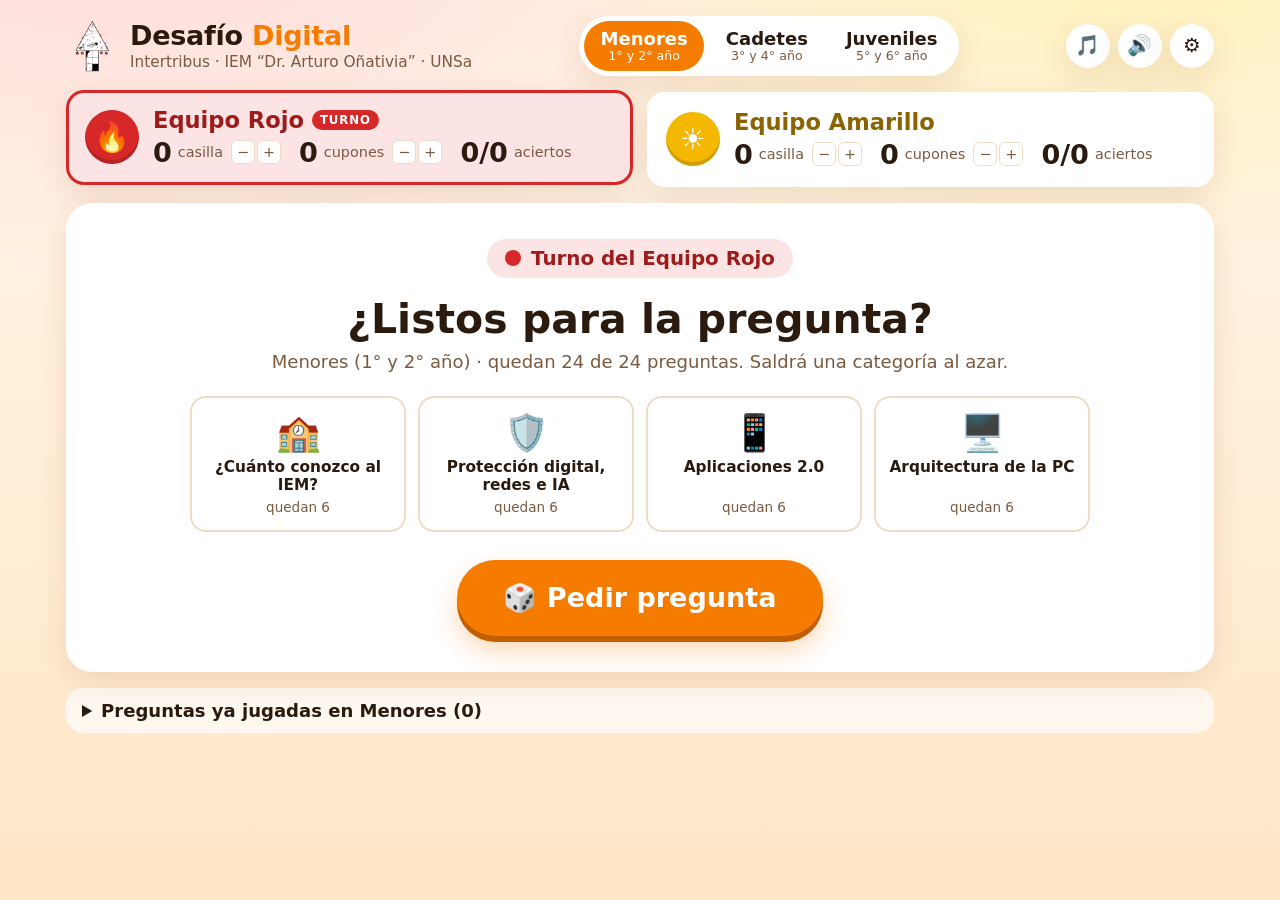
==== commit c44d21e3: "Quitar pie de atajos y agregar música de fondo al juego Co-Authored-By: Claude Opus 5.5 <noreply@ant" ====
--- a/intertribus/index.html
+++ b/intertribus/index.html
@@ -68,6 +68,7 @@
     border: 0; background: var(--card); width: 44px; height: 44px; border-radius: 50%;
     box-shadow: var(--shadow); font-size: 1.1rem; display: grid; place-items: center;
   }
+  .icon-btn.off { opacity: .45; }
   .menu { position: relative; }
   .menu > summary { list-style: none; }
   .menu > summary::-webkit-details-marker { display: none; }
@@ -228,8 +229,6 @@
   .history .t { display: inline-block; width: 10px; height: 10px; border-radius: 50%; margin-right: 4px; }
   .history .t.rojo { background: var(--red); }
   .history .t.amarillo { background: var(--yellow); }
-  .foot { text-align: center; color: var(--muted); font-size: .8rem; margin-top: 14px; }
-  kbd { background: #fff; border: 1px solid var(--line); border-radius: 5px; padding: 0 5px; font-family: inherit; }
 
   /* Confeti */
   .confetti { position: fixed; inset: 0; pointer-events: none; z-index: 50; overflow: hidden; }
@@ -271,6 +270,7 @@
     </div>
     <nav class="levels" id="levels" role="tablist" aria-label="Categoría de edad"></nav>
     <div class="tools">
+      <button class="icon-btn" id="musicBtn" title="Activar o pausar la música" aria-label="Música">🎵</button>
       <button class="icon-btn" id="soundBtn" title="Activar o silenciar el sonido" aria-label="Sonido">🔊</button>
       <details class="menu" id="menu">
         <summary class="icon-btn" title="Opciones" aria-label="Opciones">⚙️</summary>
@@ -289,10 +289,6 @@
     <summary>Preguntas ya jugadas</summary>
     <ol id="historyList"></ol>
   </details>
-  <p class="foot">
-    Atajos: <kbd>Enter</kbd> botón principal · <kbd>1</kbd>–<kbd>4</kbd> o <kbd>A</kbd>–<kbd>D</kbd> elegir respuesta.
-    El progreso se guarda en este navegador.
-  </p>
 </div>
 
 <script>
@@ -427,7 +423,7 @@
 const freshTeam = () => ({ pos: 0, cup: 0, ok: 0, tot: 0 });
 const freshLevel = () => ({ used: {}, log: [], turn: 'rojo', teams: { rojo: freshTeam(), amarillo: freshTeam() } });
 function freshState() {
-  const s = { level: 'menores', sound: true, data: {} };
+  const s = { level: 'menores', sound: true, music: true, data: {} };
   for (const lv of LEVELS) s.data[lv.id] = freshLevel();
   return s;
 }
@@ -439,6 +435,7 @@
       const base = freshState();
       for (const lv of LEVELS) if (!s.data?.[lv.id]) (s.data ??= {})[lv.id] = base.data[lv.id];
       if (!LEVELS.some(l => l.id === s.level)) s.level = 'menores';
+      s.music ??= true;
       return s;
     }
   } catch (e) { /* almacenamiento no disponible: se juega sin guardar */ }
@@ -461,10 +458,15 @@
    SONIDO
    ============================================================ */
 let actx = null;
+function audio() {
+  actx ??= new (window.AudioContext || window.webkitAudioContext)();
+  if (actx.state === 'suspended') actx.resume();
+  return actx;
+}
 function tone(freq, dur = .12, type = 'sine', when = 0, vol = .18) {
   if (!state.sound) return;
   try {
-    actx ??= new (window.AudioContext || window.webkitAudioContext)();
+    audio();
     const t = actx.currentTime + when;
     const o = actx.createOscillator(), g = actx.createGain();
     o.type = type; o.frequency.value = freq;
@@ -482,6 +484,86 @@
   win:  () => [784, 988, 1175, 1568].forEach((f, i) => tone(f, .2, 'triangle', i * .08)),
   lose: () => { tone(392, .2, 'triangle'); tone(294, .3, 'triangle', .18); },
 };
+
+/* Música de fondo: melodía chiptune en bucle, generada en el navegador.
+   Cada lista tiene 64 corcheas (8 compases); los números son notas MIDI y 0 es silencio. */
+const TUNE = {
+  bpm: 132,
+  lead: [
+    72, 76, 79, 76, 77, 76, 74, 72,   69, 72, 76, 72, 74, 72, 71, 69,
+    65, 69, 72, 74, 76, 74, 72, 69,   67, 71, 74, 77, 76, 74, 71, 67,
+    77, 76, 74, 72, 74, 76, 77,  0,   76, 74, 72, 74, 76,  0, 79,  0,
+    74, 72, 69, 72, 74, 77, 76, 74,   71, 74, 79, 77, 76, 74, 71,  0,
+  ],
+  bass: [48, 60, 43, 55, 45, 57, 40, 52, 41, 53, 36, 48, 43, 55, 38, 50,
+         41, 53, 36, 48, 48, 60, 43, 55, 38, 50, 45, 57, 43, 55, 47, 59],
+};
+const music = { timer: null, step: 0, next: 0, bus: null, noise: null };
+const midi = n => 440 * 2 ** ((n - 69) / 12);
+
+function musicNote(freq, t, dur, type, vol) {
+  const o = actx.createOscillator(), g = actx.createGain();
+  o.type = type; o.frequency.value = freq;
+  g.gain.setValueAtTime(0, t);
+  g.gain.linearRampToValueAtTime(vol, t + .01);
+  g.gain.exponentialRampToValueAtTime(.0001, t + dur);
+  o.connect(g).connect(music.bus);
+  o.start(t); o.stop(t + dur + .02);
+}
+function musicHat(t, vol) {
+  const src = actx.createBufferSource(), f = actx.createBiquadFilter(), g = actx.createGain();
+  src.buffer = music.noise; f.type = 'highpass'; f.frequency.value = 7000;
+  g.gain.setValueAtTime(vol, t); g.gain.exponentialRampToValueAtTime(.0001, t + .05);
+  src.connect(f).connect(g).connect(music.bus);
+  src.start(t); src.stop(t + .06);
+}
+function musicKick(t) {
+  const o = actx.createOscillator(), g = actx.createGain();
+  o.frequency.setValueAtTime(140, t); o.frequency.exponentialRampToValueAtTime(45, t + .12);
+  g.gain.setValueAtTime(.5, t); g.gain.exponentialRampToValueAtTime(.0001, t + .16);
+  o.connect(g).connect(music.bus);
+  o.start(t); o.stop(t + .18);
+}
+function musicTick() {
+  const eighth = 60 / TUNE.bpm / 2;
+  while (music.next < actx.currentTime + .15) {
+    const i = music.step, t = music.next;
+    const n = TUNE.lead[i];
+    if (n) musicNote(midi(n), t, eighth * .9, 'square', .05);
+    if (i % 2 === 0) musicNote(midi(TUNE.bass[i / 2]), t, eighth * 1.8, 'triangle', .16);
+    if (i % 4 === 0) musicKick(t);
+    musicHat(t, i % 2 ? .05 : .025);
+    music.step = (i + 1) % TUNE.lead.length;
+    music.next += eighth;
+  }
+}
+function startMusic() {
+  if (!state.music || music.timer || document.hidden) return;
+  try {
+    audio();
+    if (!music.noise) {
+      music.noise = actx.createBuffer(1, actx.sampleRate * .1, actx.sampleRate);
+      const d = music.noise.getChannelData(0);
+      for (let i = 0; i < d.length; i++) d[i] = Math.random() * 2 - 1;
+    }
+    music.bus = actx.createGain();
+    music.bus.gain.setValueAtTime(0, actx.currentTime);
+    music.bus.gain.linearRampToValueAtTime(.55, actx.currentTime + .8);
+    music.bus.connect(actx.destination);
+    music.next = actx.currentTime + .1;
+    music.timer = setInterval(musicTick, 25);
+    musicTick();
+  } catch (e) {}
+}
+function stopMusic() {
+  if (!music.timer) return;
+  clearInterval(music.timer); music.timer = null;
+  const bus = music.bus, t = actx.currentTime;
+  bus.gain.cancelScheduledValues(t);
+  bus.gain.setValueAtTime(bus.gain.value, t);
+  bus.gain.linearRampToValueAtTime(0, t + .3);
+  setTimeout(() => bus.disconnect(), 400);
+}
 
 /* ============================================================
    RENDER
@@ -688,6 +770,7 @@
 function renderAll() {
   renderLevels(); renderTeams(); renderStage(); renderHistory();
   $('#soundBtn').textContent = state.sound ? '🔊' : '🔇';
+  $('#musicBtn').classList.toggle('off', !state.music);
 }
 
 /* ============================================================
@@ -799,7 +882,7 @@
 }
 function resetAll() {
   if (!confirm('¿Reiniciar TODO el juego? Se borran los puntajes de las tres categorías.')) return;
-  const sound = state.sound; state = freshState(); state.sound = sound; save();
+  const { sound, music } = state; state = freshState(); Object.assign(state, { sound, music }); save();
   ui.phase = 'idle'; ui.current = null; ui.busy = false;
   $('#menu').open = false; renderAll();
 }
@@ -821,6 +904,15 @@
 /* ============================================================
    EVENTOS
    ============================================================ */
+$('#musicBtn').addEventListener('click', () => {
+  state.music = !state.music; save(); renderAll();
+  state.music ? startMusic() : stopMusic();
+});
+// Los navegadores solo permiten sonar después de una interacción: la música arranca con el primer toque.
+['pointerdown', 'keydown'].forEach(ev => document.addEventListener(ev, e => {
+  if (!e.target.closest?.('#musicBtn')) startMusic();
+}, true));
+document.addEventListener('visibilitychange', () => (document.hidden ? stopMusic() : startMusic()));
 $('#soundBtn').addEventListener('click', () => { state.sound = !state.sound; save(); renderAll(); if (state.sound) sfx.pick(); });
 $('#resetLevel').addEventListener('click', resetLevel);
 $('#resetAll').addEventListener('click', resetAll);
